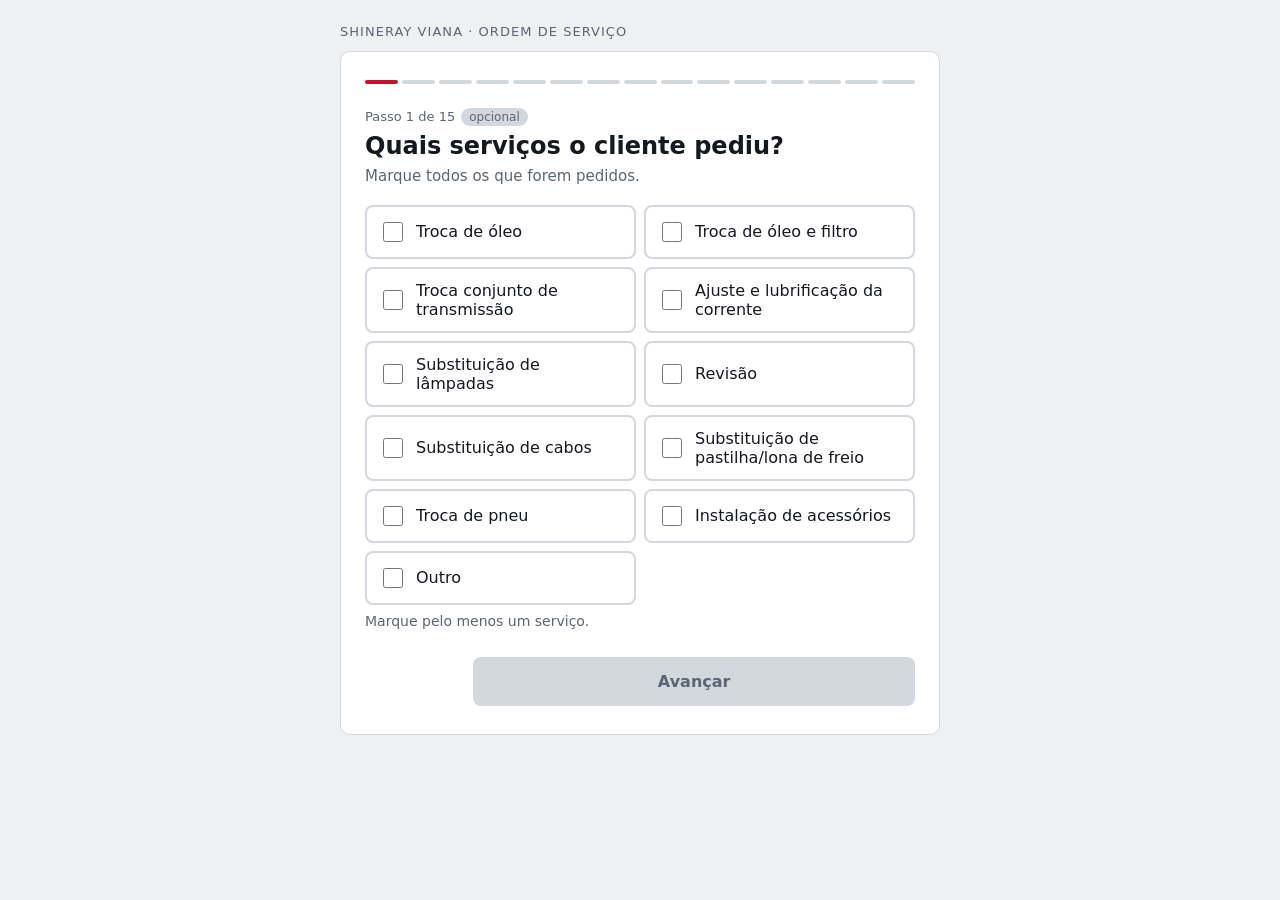
==== index.html @ e01b905c "Rename index.html.html to index.html" ====
<!doctype html>
<html lang="pt-BR">
<head>
<meta charset="utf-8">
<meta name="viewport" content="width=device-width, initial-scale=1">
<title>O.S. Shineray Viana</title>
<style>
:root {
  --bg: #eef0f2; --card: #fff; --ink: #14181f; --muted: #5b6573; --line: #d3d8de;
  --accent: #c8102e; --accent-ink: #fff; --bad: #b3261e; --good: #1b7a43;
  --font: system-ui, -apple-system, "Segoe UI", Roboto, Arial, sans-serif;
  --mono: ui-monospace, "SF Mono", Consolas, "Liberation Mono", monospace;
}
* { box-sizing: border-box; }
html, body { margin: 0; }
body { font-family: var(--font); background: var(--bg); color: var(--ink); min-height: 100vh; padding: 24px 16px; }
.app { max-width: 600px; margin: 0 auto; }
.brand { font-size: 13px; letter-spacing: .08em; text-transform: uppercase; color: var(--muted); margin: 0 0 12px; }
.card { background: var(--card); border: 1px solid var(--line); border-radius: 10px; padding: 28px 24px; }
.progress { display: flex; gap: 4px; margin-bottom: 24px; }
.progress span { flex: 1; height: 4px; border-radius: 2px; background: var(--line); }
.progress span.done { background: var(--accent); }
.count { font-size: 13px; color: var(--muted); margin: 0 0 6px; }
.tag { display: inline-block; font-size: 12px; padding: 2px 8px; border-radius: 10px; background: var(--line); color: var(--muted); margin-left: 6px; }
h1 { font-size: 24px; line-height: 1.2; margin: 0 0 6px; text-wrap: balance; }
.hint { color: var(--muted); font-size: 15px; margin: 0 0 20px; }
label.big { display: block; font-weight: 600; margin-bottom: 8px; }
input[type=text] { width: 100%; font: inherit; font-size: 20px; padding: 14px; border: 2px solid var(--line); border-radius: 8px; background: var(--card); color: var(--ink); }
input[type=text].mono { font-family: var(--mono); letter-spacing: .06em; }
input[type=text]:focus { outline: none; border-color: var(--accent); }
input[type=text].invalid { border-color: var(--bad); }
.msg { min-height: 22px; font-size: 14px; margin: 8px 0 0; color: var(--muted); }
.msg.bad { color: var(--bad); } .msg.ok { color: var(--good); }
.row { display: flex; gap: 10px; margin-top: 22px; flex-wrap: wrap; }
button { font: inherit; font-size: 16px; font-weight: 600; padding: 13px 20px; border-radius: 8px; border: 2px solid var(--accent); cursor: pointer; background: var(--accent); color: var(--accent-ink); }
button.ghost { background: transparent; color: var(--accent); }
button.small { font-size: 14px; padding: 6px 12px; }
button:disabled { background: var(--line); border-color: var(--line); color: var(--muted); cursor: not-allowed; }
button:focus-visible, input:focus-visible { outline: 3px solid var(--ink); outline-offset: 2px; }
.grow { flex: 1; min-width: 140px; }
.opts { display: grid; grid-template-columns: 1fr 1fr; gap: 8px; }
.opt { display: flex; align-items: center; gap: 10px; border: 2px solid var(--line); border-radius: 8px; padding: 12px; cursor: pointer; font-size: 16px; min-width: 0; }
.opt input { width: 20px; height: 20px; flex: none; accent-color: var(--accent); }
.opt.on { border-color: var(--accent); background: #fdf1f3; }
.opts.two { grid-template-columns: 1fr 1fr; }
#outroWrap { margin-top: 12px; }
@media (max-width: 520px) { .opts { grid-template-columns: 1fr; } }

.sheetbox { width: 100%; background: #fff; border: 1px solid var(--line); margin: 0 auto; }
.sheetbox svg { display: block; width: 100%; height: auto; }
.answers { margin: 22px 0 0; padding: 0; list-style: none; border-top: 1px solid var(--line); }
.answers li { display: flex; gap: 12px; align-items: center; justify-content: space-between; padding: 10px 0; border-bottom: 1px solid var(--line); }
.answers .k { font-size: 13px; color: var(--muted); }
.answers .v { font-weight: 600; word-break: break-word; }
.answers .txt { min-width: 0; }
.tip { font-size: 13px; color: var(--muted); margin: 14px 0 0; }

@page { size: A4; margin: 4mm; }
@media print {
  body { background: #fff; padding: 0; min-height: 0; }
  .app { max-width: none; margin: 0; }
  #sheetPage, #sheetPage .card { width: 100%; max-width: none; }
  .app > *:not(#sheetPage) { display: none !important; }
  #sheetPage .card { border: 0; padding: 0; background: none; }
  #sheetPage .noprint { display: none !important; }
  .sheetbox { border: 0; width: 200mm; max-width: none; margin: 0 auto; }
}
</style>
</head>
<body>
<main class="app">
  <p class="brand">Shineray Viana · Ordem de Serviço</p>

  <section class="card" id="stepPage">
    <div class="progress" id="progress" aria-hidden="true"></div>
    <p class="count"><span id="count"></span><span class="tag" id="tag" hidden>opcional</span></p>
    <h1 id="title"></h1>
    <p class="hint" id="hint"></p>
    <div id="body"></div>
    <p class="msg" id="msg" aria-live="polite"></p>
    <div class="row">
      <button type="button" class="ghost" id="back">Voltar</button>
      <button type="button" class="grow" id="next" disabled>Avançar</button>
    </div>
  </section>

  <section id="sheetPage" hidden>
    <div class="card">
      <div class="noprint">
        <h1>Ordem de serviço pronta</h1>
        <p class="hint">Confira o formulário abaixo. Se estiver certo, imprima ou salve em PDF.</p>
        <div class="row" style="margin: 0 0 20px;">
          <button type="button" class="grow" id="printBtn">Imprimir / Salvar em PDF</button>
          <button type="button" class="ghost" id="newBtn">Nova ordem</button>
        </div>
      </div>
      <div class="sheetbox">
        <svg id="sheet" viewBox="0 0 1136.76 1629.38" xmlns="http://www.w3.org/2000/svg" role="img" aria-label="Ordem de serviço preenchida">
          <image href="[data-uri]" x="0" y="0" width="1136.76" height="1629.38"/>
          <g id="overlay" font-family="Arial, Helvetica, sans-serif" font-weight="700" fill="#0b1f4d"></g>
        </svg>
      </div>
      <div class="noprint">
        <ul class="answers" id="answers"></ul>
        <p class="tip">Na janela de impressão, escolha "Salvar como PDF" no destino para gerar o arquivo. Use papel A4 e escala 100%.</p>
      </div>
    </div>
  </section>
</main>

<script>
(function () {
  var NS = "http://www.w3.org/2000/svg";

  // ---------- Posições no formulário (unidades do PDF, página 1136,76 x 1629,38) ----------
  var POS = {
    nome:{x:69,y:386,w:521}, modelo:{x:606,y:386,w:285}, data:{x:907,y:386,w:200},
    chassi:{x:69,y:432,w:380,ls:1.5}, placa:{x:467,y:432,w:285,ls:1.5}, km:{x:765,y:432,w:170},
    hora:{x:948,y:437,w:160,size:15},
    tel:{x:325,y:477,w:265}, celular:{x:606,y:477,w:285},
    endereco:{x:69,y:523,w:520}, cidade:{x:606,y:523,w:285}, cep:{x:907,y:523,w:200},
    rg:{x:69,y:568,w:240}, cpf:{x:325,y:568,w:265}, email:{x:69,y:614,w:520},
    outro:{x:146,y:338,w:560,size:16}
  };
  var NOVO_BOX = { x: 73.7, y: 454.3 };
  var SERVICES = [
    { k: "oleo", t: "Troca de óleo", x: 80.3, y: 205.0 },
    { k: "oleofiltro", t: "Troca de óleo e filtro", x: 80.3, y: 229.0 },
    { k: "transmissao", t: "Troca conjunto de transmissão", x: 80.3, y: 254.3 },
    { k: "corrente", t: "Ajuste e lubrificação da corrente", x: 80.3, y: 277.7 },
    { k: "lampadas", t: "Substituição de lâmpadas", x: 80.3, y: 302.3 },
    { k: "revisao", t: "Revisão", x: 399.3, y: 205.3 },
    { k: "cabos", t: "Substituição de cabos", x: 399.3, y: 229.3 },
    { k: "pastilha", t: "Substituição de pastilha/lona de freio", x: 399.3, y: 254.7 },
    { k: "pneu", t: "Troca de pneu", x: 399.3, y: 278.0 },
    { k: "acessorios", t: "Instalação de acessórios", x: 399.3, y: 302.7 },
    { k: "outro", t: "Outro", x: 80.3, y: 333.0 }
  ];

  // ---------- Validações ----------
  function digits(s) { return s.replace(/\D/g, ""); }
  function validarCPF(cpf) {
    var d = digits(cpf);
    if (d.length !== 11 || /^(\d)\1{10}$/.test(d)) return false;
    for (var t = 9; t < 11; t++) {
      var soma = 0;
      for (var i = 0; i < t; i++) soma += Number(d[i]) * (t + 1 - i);
      if (((soma * 10) % 11) % 10 !== Number(d[t])) return false;
    }
    return true;
  }
  function maskCPF(v) {
    var d = digits(v).slice(0, 11);
    if (d.length > 9) return d.slice(0,3) + "." + d.slice(3,6) + "." + d.slice(6,9) + "-" + d.slice(9);
    if (d.length > 6) return d.slice(0,3) + "." + d.slice(3,6) + "." + d.slice(6);
    if (d.length > 3) return d.slice(0,3) + "." + d.slice(3);
    return d;
  }
  function maskFone(v) {
    var d = digits(v).slice(0, 11);
    if (d.length > 10) return "(" + d.slice(0,2) + ") " + d.slice(2,7) + "-" + d.slice(7);
    if (d.length > 6) return "(" + d.slice(0,2) + ") " + d.slice(2,6) + "-" + d.slice(6);
    if (d.length > 2) return "(" + d.slice(0,2) + ") " + d.slice(2);
    return d.length ? "(" + d : "";
  }
  function maskCEP(v) {
    var d = digits(v).slice(0, 8);
    return d.length > 5 ? d.slice(0,5) + "-" + d.slice(5) : d;
  }
  function maskKM(v) {
    var d = digits(v).slice(0, 7).replace(/^0+(?=\d)/, "");
    return d.replace(/\B(?=(\d{3})+(?!\d))/g, ".");
  }
  function limparChassi(v) { return v.toUpperCase().replace(/[^A-Z0-9]/g, "").slice(0, 17); }
  function maskPlaca(v) {
    var s = v.toUpperCase().replace(/[^A-Z0-9]/g, "").slice(0, 7);
    return /^[A-Z]{3}\d{4}$/.test(s) ? s.slice(0,3) + "-" + s.slice(3) : s;
  }
  function placaOk(v) {
    var s = v.replace(/-/g, "");
    return /^[A-Z]{3}\d{4}$/.test(s) || /^[A-Z]{3}\d[A-Z0-9]\d{2}$/.test(s);
  }
  function nomeOk(v) {
    var p = v.trim().split(/\s+/).filter(Boolean);
    return p.length >= 2 && p.every(function (x) { return x.length >= 2; }) && /^[A-Za-zÀ-ÿ'’. -]+$/.test(v.trim());
  }

  var data = {};
  function resetData() { data = { servicos: {}, outro: "", novo: "" }; }
  resetData();
  var stamp = null;

  function req(s) { return typeof s.req === "function" ? s.req() : s.req !== false; }
  function isNovo() { return data.novo === "sim"; }
  function plain(v) { return v.replace(/\s{2,}/g, " ").replace(/^\s+/, ""); }

  // type: "services" | "choice" | "text"
  var steps = [
    { key: "servicos", type: "services", label: "Serviço requisitado", title: "Quais serviços o cliente pediu?", hint: "Marque todos os que forem pedidos." },
    { key: "novo", type: "choice", label: "Cliente novo?", title: "O cliente é novo na loja?", hint: "Se for novo, o cadastro precisa estar completo (RG, e-mail, endereço e CEP)." },
    { key: "nome", label: "Nome completo", title: "Qual é o nome do cliente?", hint: "Nome e sobrenome, como está no documento.",
      format: plain, check: function (v) { return nomeOk(v) ? ok() : bad("Informe nome e sobrenome, só com letras."); } },
    { key: "cpf", label: "CPF", title: "Qual é o CPF do cliente?", hint: "Digite só os números. A pontuação entra sozinha.", mono: true, inputmode: "numeric", format: maskCPF,
      check: function (v) {
        var d = digits(v);
        if (d.length < 11) return pending("Faltam " + (11 - d.length) + " dígitos.");
        return validarCPF(v) ? ok("CPF válido.") : bad("CPF inválido. Confira os números.");
      } },
    { key: "chassi", label: "Chassi da moto", title: "Qual é o chassi da moto?", hint: "São 17 letras e números, sem espaços. As letras I, O e Q não existem em chassi.", mono: true, format: limparChassi,
      check: function (v) {
        if (v.length < 17) return pending(v.length + " de 17 caracteres.");
        if (/[IOQ]/.test(v)) return bad("Chassi não tem as letras I, O ou Q. Confira se não é 1 ou 0.");
        return /^[A-HJ-NPR-Z0-9]{17}$/.test(v) ? ok("Chassi completo.") : bad("Chassi inválido.");
      } },
    { key: "modelo", label: "Modelo/Ano", title: "Qual é o modelo e o ano da moto?", hint: "Exemplo: Jet 125 / 2024.", format: plain,
      check: function (v) { return v.trim().length >= 3 ? ok() : pending("Informe o modelo e o ano."); } },
    { key: "placa", label: "Placa", title: "Qual é a placa da moto?", hint: "Aceita placa antiga (ABC-1234) e Mercosul (ABC1D23).", mono: true, format: maskPlaca,
      check: function (v) { return placaOk(v) ? ok() : (v.length < 7 ? pending("Faltam caracteres.") : bad("Placa inválida.")); } },
    { key: "km", label: "KM", title: "Quantos quilômetros a moto tem?", hint: "Leia no painel. Se a moto for zero, digite 0.", mono: true, inputmode: "numeric", format: maskKM,
      check: function (v) { return v.length ? ok() : pending(""); } },
    { key: "celular", label: "Celular", title: "Qual é o celular do cliente?", hint: "Com DDD. Digite só os números.", mono: true, inputmode: "numeric", format: maskFone,
      check: function (v) {
        var d = digits(v);
        if (d.length < 11) return pending("Faltam " + (11 - d.length) + " dígitos.");
        return d[2] === "9" ? ok() : bad("Celular começa com 9 depois do DDD.");
      } },
    { key: "tel", label: "Telefone", title: "O cliente tem outro telefone?", hint: "Telefone fixo ou de recado, com DDD.", mono: true, inputmode: "numeric", req: isNovo, format: maskFone,
      check: function (v) { var n = digits(v).length; return n === 10 || n === 11 ? ok() : pending("Telefone incompleto."); } },
    { key: "rg", label: "RG", title: "Qual é o RG do cliente?", hint: "Pode digitar com ou sem pontos.", req: isNovo, format: function (v) { return v.toUpperCase().replace(/[^0-9A-Z.\-\/ ]/g, "").slice(0, 20); },
      check: function (v) { return digits(v).length >= 5 ? ok() : pending("RG muito curto."); } },
    { key: "email", label: "E-mail", title: "Qual é o e-mail do cliente?", hint: "Exemplo: nome@email.com", req: isNovo, format: function (v) { return v.trim().toLowerCase().replace(/\s/g, ""); },
      check: function (v) { return /^[^\s@]+@[^\s@]+\.[^\s@]{2,}$/.test(v) ? ok() : pending("Digite um e-mail completo."); } },
    { key: "endereco", label: "Endereço", title: "Qual é o endereço do cliente?", hint: "Rua, número e bairro.", req: isNovo, format: plain,
      check: function (v) { return v.trim().length >= 6 ? ok() : pending("Endereço muito curto."); } },
    { key: "cidade", label: "Cidade/Estado", title: "Qual é a cidade e o estado?", hint: "Exemplo: São Luís/MA.", req: isNovo, format: plain,
      check: function (v) { return v.trim().length >= 3 ? ok() : pending("Informe a cidade e o estado."); } },
    { key: "cep", label: "CEP", title: "Qual é o CEP?", hint: "Digite só os números.", mono: true, inputmode: "numeric", req: isNovo, format: maskCEP,
      check: function (v) { var n = digits(v).length; return n === 8 ? ok() : pending("Faltam " + (8 - n) + " dígitos."); } }
  ];
  function ok(t) { return { ok: true, text: t || "" }; }
  function pending(t) { return { ok: false, text: t || "", tone: "" }; }
  function bad(t) { return { ok: false, text: t, tone: "bad" }; }

  // ---------- Estado da tela ----------
  var idx = 0, fromSheet = false;
  var $ = function (id) { return document.getElementById(id); };
  var nextBtn = $("next"), backBtn = $("back"), msg = $("msg"), bodyEl = $("body"), field = null;

  function stepValid(s) {
    if (s.type === "services") {
      var any = SERVICES.some(function (x) { return data.servicos[x.k]; });
      return any && (!data.servicos.outro || data.outro.trim().length > 0);
    }
    if (s.type === "choice") return data.novo === "sim" || data.novo === "nao";
    var v = data[s.key] || "";
    if (!v) return !req(s);
    return s.check(v).ok;
  }
  function firstInvalid() {
    for (var i = 0; i < steps.length; i++) if (!stepValid(steps[i])) return i;
    return -1;
  }

  function renderProgress() {
    var h = "";
    for (var i = 0; i < steps.length; i++) h += '<span class="' + (i <= idx ? "done" : "") + '"></span>';
    $("progress").innerHTML = h;
  }

  function showStep(i) {
    idx = i;
    var s = steps[i];
    $("stepPage").hidden = false;
    $("sheetPage").hidden = true;
    renderProgress();
    $("count").textContent = "Passo " + (i + 1) + " de " + steps.length;
    $("tag").hidden = !(s.type !== "services" && s.type !== "choice" && !req(s));
    $("title").textContent = s.title;
    $("hint").textContent = s.hint;
    bodyEl.innerHTML = "";
    field = null;
    if (s.type === "services") buildServices();
    else if (s.type === "choice") buildChoice();
    else buildText(s);
    backBtn.style.visibility = (i === 0 && !fromSheet) ? "hidden" : "visible";
    backBtn.textContent = fromSheet ? "Cancelar" : "Voltar";
    update();
    if (field) field.focus();
  }

  function buildText(s) {
    var lab = document.createElement("label");
    lab.className = "big"; lab.htmlFor = "field"; lab.textContent = s.label;
    field = document.createElement("input");
    field.type = "text"; field.id = "field"; field.autocomplete = "off"; field.spellcheck = false;
    if (s.mono) field.className = "mono";
    field.setAttribute("inputmode", s.inputmode || "text");
    if (s.key === "chassi" || s.key === "placa") field.setAttribute("autocapitalize", "characters");
    field.value = data[s.key] || "";
    bodyEl.appendChild(lab); bodyEl.appendChild(field);
    field.addEventListener("input", update);
    field.addEventListener("keydown", function (e) { if (e.key === "Enter") { e.preventDefault(); advance(); } });
  }

  function buildServices() {
    var wrap = document.createElement("div"); wrap.className = "opts";
    SERVICES.forEach(function (sv) {
      var l = document.createElement("label"); l.className = "opt" + (data.servicos[sv.k] ? " on" : "");
      var c = document.createElement("input"); c.type = "checkbox"; c.id = "sv_" + sv.k; c.checked = !!data.servicos[sv.k];
      var t = document.createElement("span"); t.textContent = sv.t;
      c.addEventListener("change", function () {
        data.servicos[sv.k] = c.checked; l.classList.toggle("on", c.checked);
        if (sv.k === "outro") { outroWrap.hidden = !c.checked; if (c.checked) outroIn.focus(); }
        update();
      });
      l.appendChild(c); l.appendChild(t); wrap.appendChild(l);
    });
    var outroWrap = document.createElement("div"); outroWrap.id = "outroWrap"; outroWrap.hidden = !data.servicos.outro;
    var outroIn = document.createElement("input"); outroIn.type = "text"; outroIn.id = "outroTxt";
    outroIn.placeholder = "Descreva o outro serviço"; outroIn.value = data.outro || ""; outroIn.autocomplete = "off";
    outroIn.addEventListener("input", function () { data.outro = plain(outroIn.value); update(); });
    outroIn.addEventListener("keydown", function (e) { if (e.key === "Enter") { e.preventDefault(); advance(); } });
    outroWrap.appendChild(outroIn);
    bodyEl.appendChild(wrap); bodyEl.appendChild(outroWrap);
  }

  function buildChoice() {
    var wrap = document.createElement("div"); wrap.className = "opts two";
    [["sim", "Sim, cliente novo"], ["nao", "Não, já é cliente"]].forEach(function (o) {
      var l = document.createElement("label"); l.className = "opt" + (data.novo === o[0] ? " on" : "");
      var r = document.createElement("input"); r.type = "radio"; r.name = "novo"; r.id = "novo_" + o[0]; r.checked = data.novo === o[0];
      var t = document.createElement("span"); t.textContent = o[1];
      r.addEventListener("change", function () {
        data.novo = o[0];
        Array.prototype.forEach.call(wrap.children, function (c) { c.classList.remove("on"); });
        l.classList.add("on"); update();
      });
      l.appendChild(r); l.appendChild(t); wrap.appendChild(l);
    });
    bodyEl.appendChild(wrap);
  }

  function update() {
    var s = steps[idx], r;
    if (s.type === "services") {
      r = stepValid(s) ? ok() : pending(SERVICES.some(function (x) { return data.servicos[x.k]; }) ? "Descreva o outro serviço." : "Marque pelo menos um serviço.");
      nextBtn.textContent = fromSheet ? "Salvar alteração" : "Avançar";
    } else if (s.type === "choice") {
      r = stepValid(s) ? ok() : pending("Escolha uma opção.");
      nextBtn.textContent = fromSheet ? "Salvar alteração" : "Avançar";
    } else {
      var v = s.format(field.value);
      if (v !== field.value) field.value = v;
      data[s.key] = v;
      if (!v) {
        r = req(s) ? pending("") : ok();
        nextBtn.textContent = req(s) ? (fromSheet ? "Salvar alteração" : "Avançar") : (fromSheet ? "Salvar sem preencher" : "Pular");
      } else {
        r = s.check(v);
        nextBtn.textContent = fromSheet ? "Salvar alteração" : (idx === steps.length - 1 ? "Gerar ordem de serviço" : "Avançar");
      }
      field.classList.toggle("invalid", r.tone === "bad");
    }
    if (!fromSheet && idx === steps.length - 1 && nextBtn.textContent === "Avançar") nextBtn.textContent = "Gerar ordem de serviço";
    nextBtn.disabled = !r.ok;
    msg.textContent = r.text || "";
    msg.className = "msg" + (r.ok && r.text ? " ok" : (r.tone === "bad" ? " bad" : ""));
  }

  function advance() {
    if (nextBtn.disabled) return;
    var s = steps[idx];
    if (s.type === "text") data[s.key] = field.value.trim();
    if (fromSheet) {
      var bad = firstInvalid();
      if (bad === -1) { fromSheet = false; showSheet(); } else showStep(bad);
      return;
    }
    if (idx < steps.length - 1) showStep(idx + 1);
    else { var b = firstInvalid(); if (b === -1) showSheet(); else showStep(b); }
  }

  // ---------- Folha ----------
  function mk(tag, attrs) {
    var e = document.createElementNS(NS, tag);
    for (var k in attrs) e.setAttribute(k, attrs[k]);
    return e;
  }
  function putText(g, key, value) {
    if (!value) return;
    var p = POS[key];
    var t = mk("text", { x: p.x, y: p.y, "font-size": p.size || 17 });
    if (p.ls) t.setAttribute("letter-spacing", p.ls);
    t.textContent = value;
    g.appendChild(t);
    t.__max = p.w;
  }
  function putX(g, cx, cy) {
    var r = 6.5;
    g.appendChild(mk("line", { x1: cx - r, y1: cy - r, x2: cx + r, y2: cy + r, stroke: "#0b1f4d", "stroke-width": 3, "stroke-linecap": "round" }));
    g.appendChild(mk("line", { x1: cx - r, y1: cy + r, x2: cx + r, y2: cy - r, stroke: "#0b1f4d", "stroke-width": 3, "stroke-linecap": "round" }));
  }
  function two(n) { return String(n).padStart(2, "0"); }

  function showSheet() {
    if (!stamp) {
      var n = new Date();
      stamp = { data: two(n.getDate()) + "/" + two(n.getMonth() + 1) + "/" + n.getFullYear(), hora: two(n.getHours()) + ":" + two(n.getMinutes()) };
    }
    var g = $("overlay");
    while (g.firstChild) g.removeChild(g.firstChild);
    SERVICES.forEach(function (sv) { if (data.servicos[sv.k]) putX(g, sv.x, sv.y); });
    if (data.servicos.outro) putText(g, "outro", data.outro);
    if (data.novo === "sim") putX(g, NOVO_BOX.x, NOVO_BOX.y);
    ["nome", "modelo", "chassi", "placa", "km", "tel", "celular", "endereco", "cidade", "cep", "rg", "cpf", "email"].forEach(function (k) { putText(g, k, data[k]); });
    putText(g, "data", stamp.data);
    putText(g, "hora", stamp.hora);

    $("stepPage").hidden = true;
    $("sheetPage").hidden = false;
    Array.prototype.forEach.call(g.querySelectorAll("text"), function (t) {
      try {
        if (t.getComputedTextLength() > t.__max) { t.setAttribute("textLength", t.__max); t.setAttribute("lengthAdjust", "spacingAndGlyphs"); }
      } catch (e) {}
    });
    document.title = "OS_" + (data.nome || "").replace(/\s+/g, "_") + "_" + (data.chassi || "");
    renderAnswers();
    window.scrollTo(0, 0);
  }

  function renderAnswers() {
    var ul = $("answers"); ul.innerHTML = "";
    steps.forEach(function (s, i) {
      var val;
      if (s.type === "services") {
        var names = SERVICES.filter(function (x) { return data.servicos[x.k]; }).map(function (x) { return x.k === "outro" ? "Outro: " + data.outro : x.t; });
        val = names.join(", ");
      } else if (s.type === "choice") val = data.novo === "sim" ? "Sim" : "Não";
      else val = data[s.key] || "(em branco)";
      var li = document.createElement("li");
      var box = document.createElement("div"); box.className = "txt";
      var k = document.createElement("div"); k.className = "k"; k.textContent = s.label;
      var v = document.createElement("div"); v.className = "v"; v.textContent = val;
      box.appendChild(k); box.appendChild(v);
      var b = document.createElement("button"); b.type = "button"; b.className = "ghost small"; b.textContent = "Editar";
      b.setAttribute("aria-label", "Editar " + s.label);
      b.addEventListener("click", function () { fromSheet = true; showStep(i); });
      li.appendChild(box); li.appendChild(b); ul.appendChild(li);
    });
  }

  nextBtn.addEventListener("click", advance);
  backBtn.addEventListener("click", function () {
    if (fromSheet) { fromSheet = false; showSheet(); return; }
    if (idx > 0) showStep(idx - 1);
  });
  $("printBtn").addEventListener("click", function () { window.print(); });
  $("newBtn").addEventListener("click", function () {
    resetData(); stamp = null; fromSheet = false;
    document.title = "O.S. Shineray Viana";
    showStep(0);
  });

  showStep(0);
})();
</script>
</body>
</html>
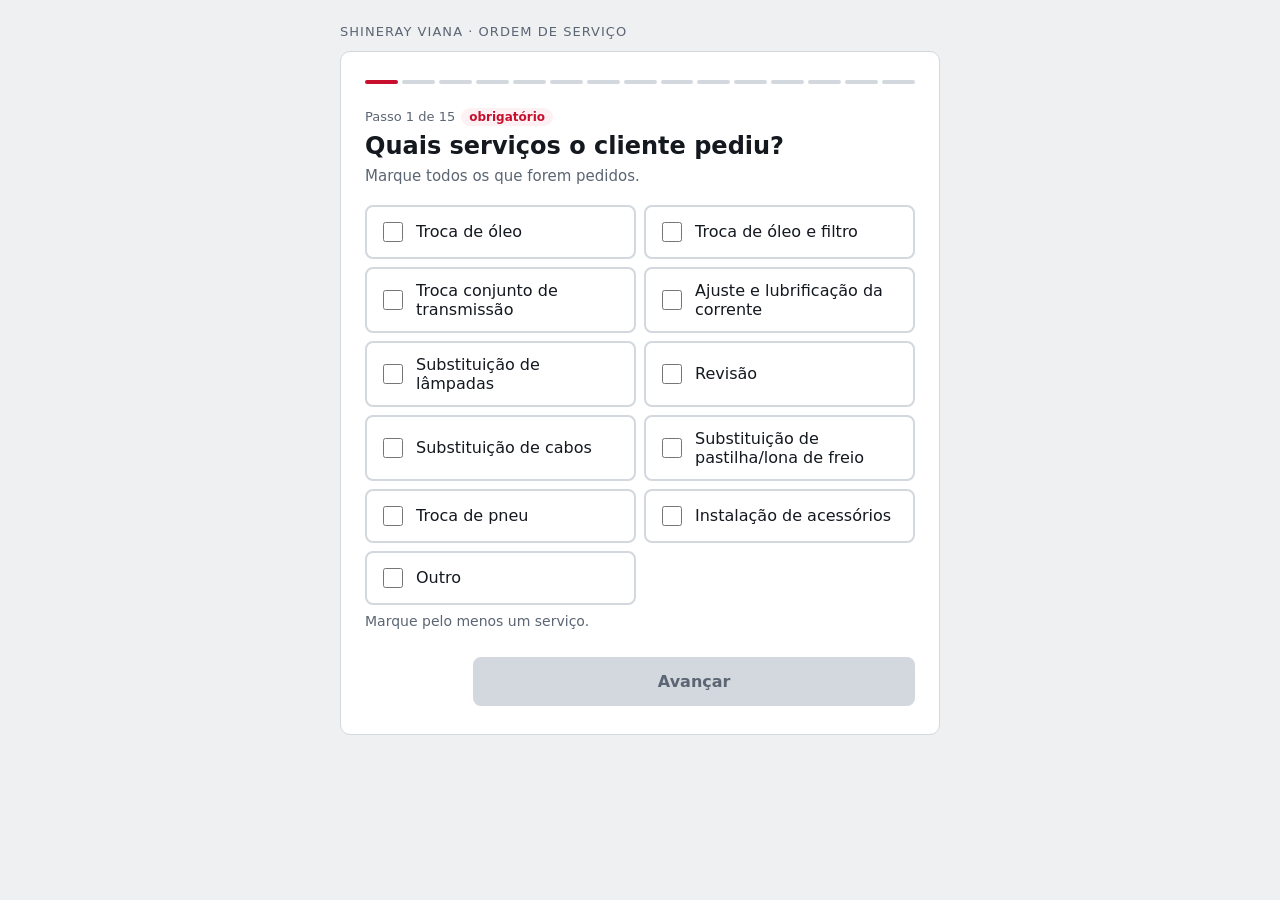
==== commit a058ff59: "Rename index.html.html to index.html" ====
--- a/index.html
+++ b/index.html
@@ -12,6 +12,7 @@
   --mono: ui-monospace, "SF Mono", Consolas, "Liberation Mono", monospace;
 }
 * { box-sizing: border-box; }
+[hidden] { display: none !important; }
 html, body { margin: 0; }
 body { font-family: var(--font); background: var(--bg); color: var(--ink); min-height: 100vh; padding: 24px 16px; }
 .app { max-width: 600px; margin: 0 auto; }
@@ -21,6 +22,7 @@
 .progress span { flex: 1; height: 4px; border-radius: 2px; background: var(--line); }
 .progress span.done { background: var(--accent); }
 .count { font-size: 13px; color: var(--muted); margin: 0 0 6px; }
+.tag.req { background: #fdf1f3; color: var(--accent); font-weight: 600; }
 .tag { display: inline-block; font-size: 12px; padding: 2px 8px; border-radius: 10px; background: var(--line); color: var(--muted); margin-left: 6px; }
 h1 { font-size: 24px; line-height: 1.2; margin: 0 0 6px; text-wrap: balance; }
 .hint { color: var(--muted); font-size: 15px; margin: 0 0 20px; }
@@ -197,7 +199,7 @@
   // type: "services" | "choice" | "text"
   var steps = [
     { key: "servicos", type: "services", label: "Serviço requisitado", title: "Quais serviços o cliente pediu?", hint: "Marque todos os que forem pedidos." },
-    { key: "novo", type: "choice", label: "Cliente novo?", title: "O cliente é novo na loja?", hint: "Se for novo, o cadastro precisa estar completo (RG, e-mail, endereço e CEP)." },
+    { key: "novo", type: "choice", label: "Cliente novo?", title: "O cliente é novo na loja?", hint: "Se for novo, preencha o cadastro completo nas próximas perguntas." },
     { key: "nome", label: "Nome completo", title: "Qual é o nome do cliente?", hint: "Nome e sobrenome, como está no documento.",
       format: plain, check: function (v) { return nomeOk(v) ? ok() : bad("Informe nome e sobrenome, só com letras."); } },
     { key: "cpf", label: "CPF", title: "Qual é o CPF do cliente?", hint: "Digite só os números. A pontuação entra sozinha.", mono: true, inputmode: "numeric", format: maskCPF,
@@ -224,17 +226,17 @@
         if (d.length < 11) return pending("Faltam " + (11 - d.length) + " dígitos.");
         return d[2] === "9" ? ok() : bad("Celular começa com 9 depois do DDD.");
       } },
-    { key: "tel", label: "Telefone", title: "O cliente tem outro telefone?", hint: "Telefone fixo ou de recado, com DDD.", mono: true, inputmode: "numeric", req: isNovo, format: maskFone,
+    { key: "tel", label: "Telefone", title: "Qual é o telefone do cliente?", hint: "Telefone fixo ou de recado, com DDD.", mono: true, inputmode: "numeric", format: maskFone,
       check: function (v) { var n = digits(v).length; return n === 10 || n === 11 ? ok() : pending("Telefone incompleto."); } },
-    { key: "rg", label: "RG", title: "Qual é o RG do cliente?", hint: "Pode digitar com ou sem pontos.", req: isNovo, format: function (v) { return v.toUpperCase().replace(/[^0-9A-Z.\-\/ ]/g, "").slice(0, 20); },
+    { key: "rg", label: "RG", title: "Qual é o RG do cliente?", hint: "Pode digitar com ou sem pontos.", req: false, format: function (v) { return v.toUpperCase().replace(/[^0-9A-Z.\-\/ ]/g, "").slice(0, 20); },
       check: function (v) { return digits(v).length >= 5 ? ok() : pending("RG muito curto."); } },
-    { key: "email", label: "E-mail", title: "Qual é o e-mail do cliente?", hint: "Exemplo: nome@email.com", req: isNovo, format: function (v) { return v.trim().toLowerCase().replace(/\s/g, ""); },
+    { key: "email", label: "E-mail", title: "Qual é o e-mail do cliente?", hint: "Exemplo: nome@email.com", req: false, format: function (v) { return v.trim().toLowerCase().replace(/\s/g, ""); },
       check: function (v) { return /^[^\s@]+@[^\s@]+\.[^\s@]{2,}$/.test(v) ? ok() : pending("Digite um e-mail completo."); } },
-    { key: "endereco", label: "Endereço", title: "Qual é o endereço do cliente?", hint: "Rua, número e bairro.", req: isNovo, format: plain,
+    { key: "endereco", label: "Endereço", title: "Qual é o endereço do cliente?", hint: "Rua, número e bairro.", req: false, format: plain,
       check: function (v) { return v.trim().length >= 6 ? ok() : pending("Endereço muito curto."); } },
-    { key: "cidade", label: "Cidade/Estado", title: "Qual é a cidade e o estado?", hint: "Exemplo: São Luís/MA.", req: isNovo, format: plain,
+    { key: "cidade", label: "Cidade/Estado", title: "Qual é a cidade e o estado?", hint: "Exemplo: São Luís/MA.", req: false, format: plain,
       check: function (v) { return v.trim().length >= 3 ? ok() : pending("Informe a cidade e o estado."); } },
-    { key: "cep", label: "CEP", title: "Qual é o CEP?", hint: "Digite só os números.", mono: true, inputmode: "numeric", req: isNovo, format: maskCEP,
+    { key: "cep", label: "CEP", title: "Qual é o CEP?", hint: "Digite só os números.", mono: true, inputmode: "numeric", req: false, format: maskCEP,
       check: function (v) { var n = digits(v).length; return n === 8 ? ok() : pending("Faltam " + (8 - n) + " dígitos."); } }
   ];
   function ok(t) { return { ok: true, text: t || "" }; }
@@ -274,7 +276,7 @@
     $("sheetPage").hidden = true;
     renderProgress();
     $("count").textContent = "Passo " + (i + 1) + " de " + steps.length;
-    $("tag").hidden = !(s.type !== "services" && s.type !== "choice" && !req(s));
+    var tg = $("tag"), obrig = req(s); tg.hidden = false; tg.textContent = obrig ? "obrigatório" : "opcional"; tg.className = "tag" + (obrig ? " req" : "");
     $("title").textContent = s.title;
     $("hint").textContent = s.hint;
     bodyEl.innerHTML = "";
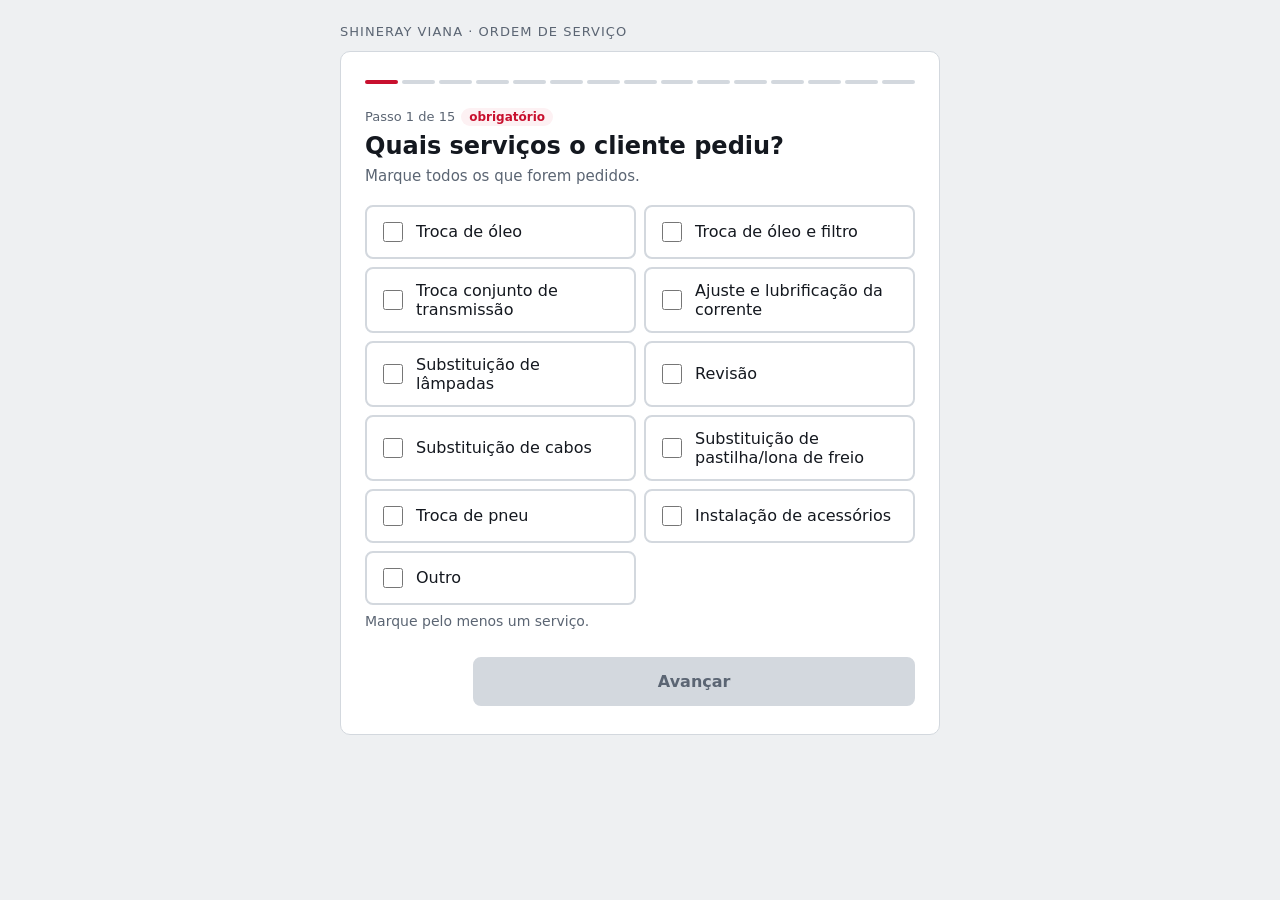
==== commit a9e06ee0: "feat: organização do index" ====
--- a/index.html
+++ b/index.html
@@ -4,70 +4,7 @@
 <meta charset="utf-8">
 <meta name="viewport" content="width=device-width, initial-scale=1">
 <title>O.S. Shineray Viana</title>
-<style>
-:root {
-  --bg: #eef0f2; --card: #fff; --ink: #14181f; --muted: #5b6573; --line: #d3d8de;
-  --accent: #c8102e; --accent-ink: #fff; --bad: #b3261e; --good: #1b7a43;
-  --font: system-ui, -apple-system, "Segoe UI", Roboto, Arial, sans-serif;
-  --mono: ui-monospace, "SF Mono", Consolas, "Liberation Mono", monospace;
-}
-* { box-sizing: border-box; }
-[hidden] { display: none !important; }
-html, body { margin: 0; }
-body { font-family: var(--font); background: var(--bg); color: var(--ink); min-height: 100vh; padding: 24px 16px; }
-.app { max-width: 600px; margin: 0 auto; }
-.brand { font-size: 13px; letter-spacing: .08em; text-transform: uppercase; color: var(--muted); margin: 0 0 12px; }
-.card { background: var(--card); border: 1px solid var(--line); border-radius: 10px; padding: 28px 24px; }
-.progress { display: flex; gap: 4px; margin-bottom: 24px; }
-.progress span { flex: 1; height: 4px; border-radius: 2px; background: var(--line); }
-.progress span.done { background: var(--accent); }
-.count { font-size: 13px; color: var(--muted); margin: 0 0 6px; }
-.tag.req { background: #fdf1f3; color: var(--accent); font-weight: 600; }
-.tag { display: inline-block; font-size: 12px; padding: 2px 8px; border-radius: 10px; background: var(--line); color: var(--muted); margin-left: 6px; }
-h1 { font-size: 24px; line-height: 1.2; margin: 0 0 6px; text-wrap: balance; }
-.hint { color: var(--muted); font-size: 15px; margin: 0 0 20px; }
-label.big { display: block; font-weight: 600; margin-bottom: 8px; }
-input[type=text] { width: 100%; font: inherit; font-size: 20px; padding: 14px; border: 2px solid var(--line); border-radius: 8px; background: var(--card); color: var(--ink); }
-input[type=text].mono { font-family: var(--mono); letter-spacing: .06em; }
-input[type=text]:focus { outline: none; border-color: var(--accent); }
-input[type=text].invalid { border-color: var(--bad); }
-.msg { min-height: 22px; font-size: 14px; margin: 8px 0 0; color: var(--muted); }
-.msg.bad { color: var(--bad); } .msg.ok { color: var(--good); }
-.row { display: flex; gap: 10px; margin-top: 22px; flex-wrap: wrap; }
-button { font: inherit; font-size: 16px; font-weight: 600; padding: 13px 20px; border-radius: 8px; border: 2px solid var(--accent); cursor: pointer; background: var(--accent); color: var(--accent-ink); }
-button.ghost { background: transparent; color: var(--accent); }
-button.small { font-size: 14px; padding: 6px 12px; }
-button:disabled { background: var(--line); border-color: var(--line); color: var(--muted); cursor: not-allowed; }
-button:focus-visible, input:focus-visible { outline: 3px solid var(--ink); outline-offset: 2px; }
-.grow { flex: 1; min-width: 140px; }
-.opts { display: grid; grid-template-columns: 1fr 1fr; gap: 8px; }
-.opt { display: flex; align-items: center; gap: 10px; border: 2px solid var(--line); border-radius: 8px; padding: 12px; cursor: pointer; font-size: 16px; min-width: 0; }
-.opt input { width: 20px; height: 20px; flex: none; accent-color: var(--accent); }
-.opt.on { border-color: var(--accent); background: #fdf1f3; }
-.opts.two { grid-template-columns: 1fr 1fr; }
-#outroWrap { margin-top: 12px; }
-@media (max-width: 520px) { .opts { grid-template-columns: 1fr; } }
-
-.sheetbox { width: 100%; background: #fff; border: 1px solid var(--line); margin: 0 auto; }
-.sheetbox svg { display: block; width: 100%; height: auto; }
-.answers { margin: 22px 0 0; padding: 0; list-style: none; border-top: 1px solid var(--line); }
-.answers li { display: flex; gap: 12px; align-items: center; justify-content: space-between; padding: 10px 0; border-bottom: 1px solid var(--line); }
-.answers .k { font-size: 13px; color: var(--muted); }
-.answers .v { font-weight: 600; word-break: break-word; }
-.answers .txt { min-width: 0; }
-.tip { font-size: 13px; color: var(--muted); margin: 14px 0 0; }
-
-@page { size: A4; margin: 4mm; }
-@media print {
-  body { background: #fff; padding: 0; min-height: 0; }
-  .app { max-width: none; margin: 0; }
-  #sheetPage, #sheetPage .card { width: 100%; max-width: none; }
-  .app > *:not(#sheetPage) { display: none !important; }
-  #sheetPage .card { border: 0; padding: 0; background: none; }
-  #sheetPage .noprint { display: none !important; }
-  .sheetbox { border: 0; width: 200mm; max-width: none; margin: 0 auto; }
-}
-</style>
+<link rel="stylesheet" href="style.css">
 </head>
 <body>
 <main class="app">
@@ -98,7 +35,7 @@
       </div>
       <div class="sheetbox">
         <svg id="sheet" viewBox="0 0 1136.76 1629.38" xmlns="http://www.w3.org/2000/svg" role="img" aria-label="Ordem de serviço preenchida">
-          <image href="[data-uri]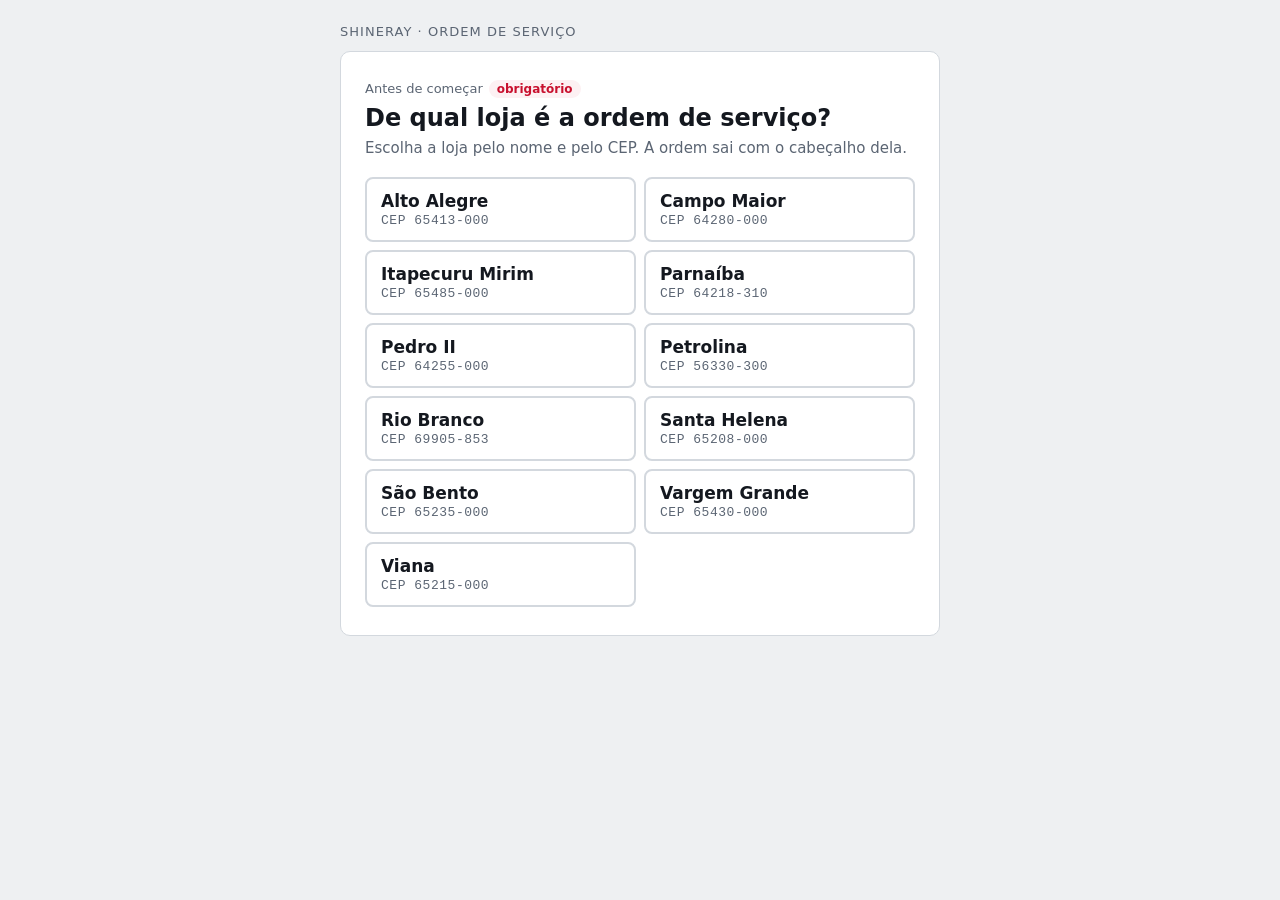
==== commit ff91bd9d: "feat: organização de index" ====
--- a/index.html
+++ b/index.html
@@ -3,14 +3,95 @@
 <head>
 <meta charset="utf-8">
 <meta name="viewport" content="width=device-width, initial-scale=1">
-<title>O.S. Shineray Viana</title>
-<link rel="stylesheet" href="style.css">
+<title>O.S. Shineray</title>
+<style>
+:root {
+  --bg: #eef0f2; --card: #fff; --ink: #14181f; --muted: #5b6573; --line: #d3d8de;
+  --accent: #c8102e; --accent-ink: #fff; --bad: #b3261e; --good: #1b7a43;
+  --font: system-ui, -apple-system, "Segoe UI", Roboto, Arial, sans-serif;
+  --mono: ui-monospace, "SF Mono", Consolas, "Liberation Mono", monospace;
+}
+* { box-sizing: border-box; }
+[hidden] { display: none !important; }
+html, body { margin: 0; }
+body { font-family: var(--font); background: var(--bg); color: var(--ink); min-height: 100vh; padding: 24px 16px; }
+.app { max-width: 600px; margin: 0 auto; }
+.brand { font-size: 13px; letter-spacing: .08em; text-transform: uppercase; color: var(--muted); margin: 0 0 12px; }
+.card { background: var(--card); border: 1px solid var(--line); border-radius: 10px; padding: 28px 24px; }
+.progress { display: flex; gap: 4px; margin-bottom: 24px; }
+.progress span { flex: 1; height: 4px; border-radius: 2px; background: var(--line); }
+.progress span.done { background: var(--accent); }
+.count { font-size: 13px; color: var(--muted); margin: 0 0 6px; }
+.tag.req { background: #fdf1f3; color: var(--accent); font-weight: 600; }
+.tag { display: inline-block; font-size: 12px; padding: 2px 8px; border-radius: 10px; background: var(--line); color: var(--muted); margin-left: 6px; }
+h1 { font-size: 24px; line-height: 1.2; margin: 0 0 6px; text-wrap: balance; }
+.hint { color: var(--muted); font-size: 15px; margin: 0 0 20px; }
+label.big { display: block; font-weight: 600; margin-bottom: 8px; }
+input[type=text] { width: 100%; font: inherit; font-size: 20px; padding: 14px; border: 2px solid var(--line); border-radius: 8px; background: var(--card); color: var(--ink); }
+input[type=text].mono { font-family: var(--mono); letter-spacing: .06em; }
+input[type=text]:focus { outline: none; border-color: var(--accent); }
+input[type=text].invalid { border-color: var(--bad); }
+.msg { min-height: 22px; font-size: 14px; margin: 8px 0 0; color: var(--muted); }
+.msg.bad { color: var(--bad); } .msg.ok { color: var(--good); }
+.row { display: flex; gap: 10px; margin-top: 22px; flex-wrap: wrap; }
+button { font: inherit; font-size: 16px; font-weight: 600; padding: 13px 20px; border-radius: 8px; border: 2px solid var(--accent); cursor: pointer; background: var(--accent); color: var(--accent-ink); }
+button.ghost { background: transparent; color: var(--accent); }
+button.small { font-size: 14px; padding: 6px 12px; }
+button:disabled { background: var(--line); border-color: var(--line); color: var(--muted); cursor: not-allowed; }
+button:focus-visible, input:focus-visible { outline: 3px solid var(--ink); outline-offset: 2px; }
+.grow { flex: 1; min-width: 140px; }
+.opts { display: grid; grid-template-columns: 1fr 1fr; gap: 8px; }
+.opt { display: flex; align-items: center; gap: 10px; border: 2px solid var(--line); border-radius: 8px; padding: 12px; cursor: pointer; font-size: 16px; min-width: 0; }
+.opt input { width: 20px; height: 20px; flex: none; accent-color: var(--accent); }
+.opt.on { border-color: var(--accent); background: #fdf1f3; }
+.opts.two { grid-template-columns: 1fr 1fr; }
+#outroWrap { margin-top: 12px; }
+@media (max-width: 520px) { .opts { grid-template-columns: 1fr; } }
+
+.sheetbox { width: 100%; background: #fff; border: 1px solid var(--line); margin: 0 auto; }
+.sheetbox svg { display: block; width: 100%; height: auto; }
+.answers { margin: 22px 0 0; padding: 0; list-style: none; border-top: 1px solid var(--line); }
+.answers li { display: flex; gap: 12px; align-items: center; justify-content: space-between; padding: 10px 0; border-bottom: 1px solid var(--line); }
+.answers .k { font-size: 13px; color: var(--muted); }
+.answers .v { font-weight: 600; word-break: break-word; }
+.answers .txt { min-width: 0; }
+.tip { font-size: 13px; color: var(--muted); margin: 14px 0 0; }
+
+@page { size: A4; margin: 4mm; }
+@media print {
+  body { background: #fff; padding: 0; min-height: 0; }
+  .app { max-width: none; margin: 0; }
+  #sheetPage, #sheetPage .card { width: 100%; max-width: none; }
+  .app > *:not(#sheetPage) { display: none !important; }
+  #sheetPage .card { border: 0; padding: 0; background: none; }
+  #sheetPage .noprint { display: none !important; }
+  .sheetbox { border: 0; width: 200mm; max-width: none; margin: 0 auto; }
+}
+
+/* Escolha da loja */
+.stores { display: grid; grid-template-columns: 1fr 1fr; gap: 8px; }
+button.store { display: flex; flex-direction: column; align-items: flex-start; gap: 2px; text-align: left; min-width: 0; padding: 12px 14px; font-size: 17px; font-weight: 600; background: var(--card); color: var(--ink); border: 2px solid var(--line); border-radius: 8px; }
+button.store small { font-family: var(--mono); font-size: 13px; font-weight: 400; letter-spacing: .04em; color: var(--muted); }
+button.store:hover { border-color: var(--accent); }
+button.store.on { border-color: var(--accent); background: #fdf1f3; }
+@media (max-width: 520px) { .stores { grid-template-columns: 1fr; } }
+</style>
 </head>
 <body>
 <main class="app">
-  <p class="brand">Shineray Viana · Ordem de Serviço</p>
-
-  <section class="card" id="stepPage">
+  <p class="brand" id="brand">Shineray · Ordem de Serviço</p>
+
+  <section class="card" id="storePage" hidden>
+    <p class="count">Antes de começar<span class="tag req">obrigatório</span></p>
+    <h1>De qual loja é a ordem de serviço?</h1>
+    <p class="hint">Escolha a loja pelo nome e pelo CEP. A ordem sai com o cabeçalho dela.</p>
+    <div class="stores" id="stores"></div>
+    <div class="row" id="storeCancelRow" hidden>
+      <button type="button" class="ghost" id="storeCancel">Cancelar</button>
+    </div>
+  </section>
+
+  <section class="card" id="stepPage" hidden>
     <div class="progress" id="progress" aria-hidden="true"></div>
     <p class="count"><span id="count"></span><span class="tag" id="tag" hidden>opcional</span></p>
     <h1 id="title"></h1>
@@ -35,7 +116,7 @@
       </div>
       <div class="sheetbox">
         <svg id="sheet" viewBox="0 0 1136.76 1629.38" xmlns="http://www.w3.org/2000/svg" role="img" aria-label="Ordem de serviço preenchida">
-          <image href="formulario.jpg" x="0" y="0" width="1136.76" height="1629.38"/>
+          <image x="0" y="0" width="1136.76" height="1629.38"/>
           <g id="overlay" font-family="Arial, Helvetica, sans-serif" font-weight="700" fill="#0b1f4d"></g>
         </svg>
       </div>
@@ -47,6 +128,423 @@
   </section>
 </main>
 
-<script src="app.js"></script>
+<script>
+// Lista de lojas. Para incluir uma loja nova: adicione uma linha aqui
+// e coloque a imagem do formulário dela na pasta "fundos".
+var LOJAS = [
+  { id: "alto-alegre",     nome: "Alto Alegre",     cep: "65413-000", fundo: "[data-uri]